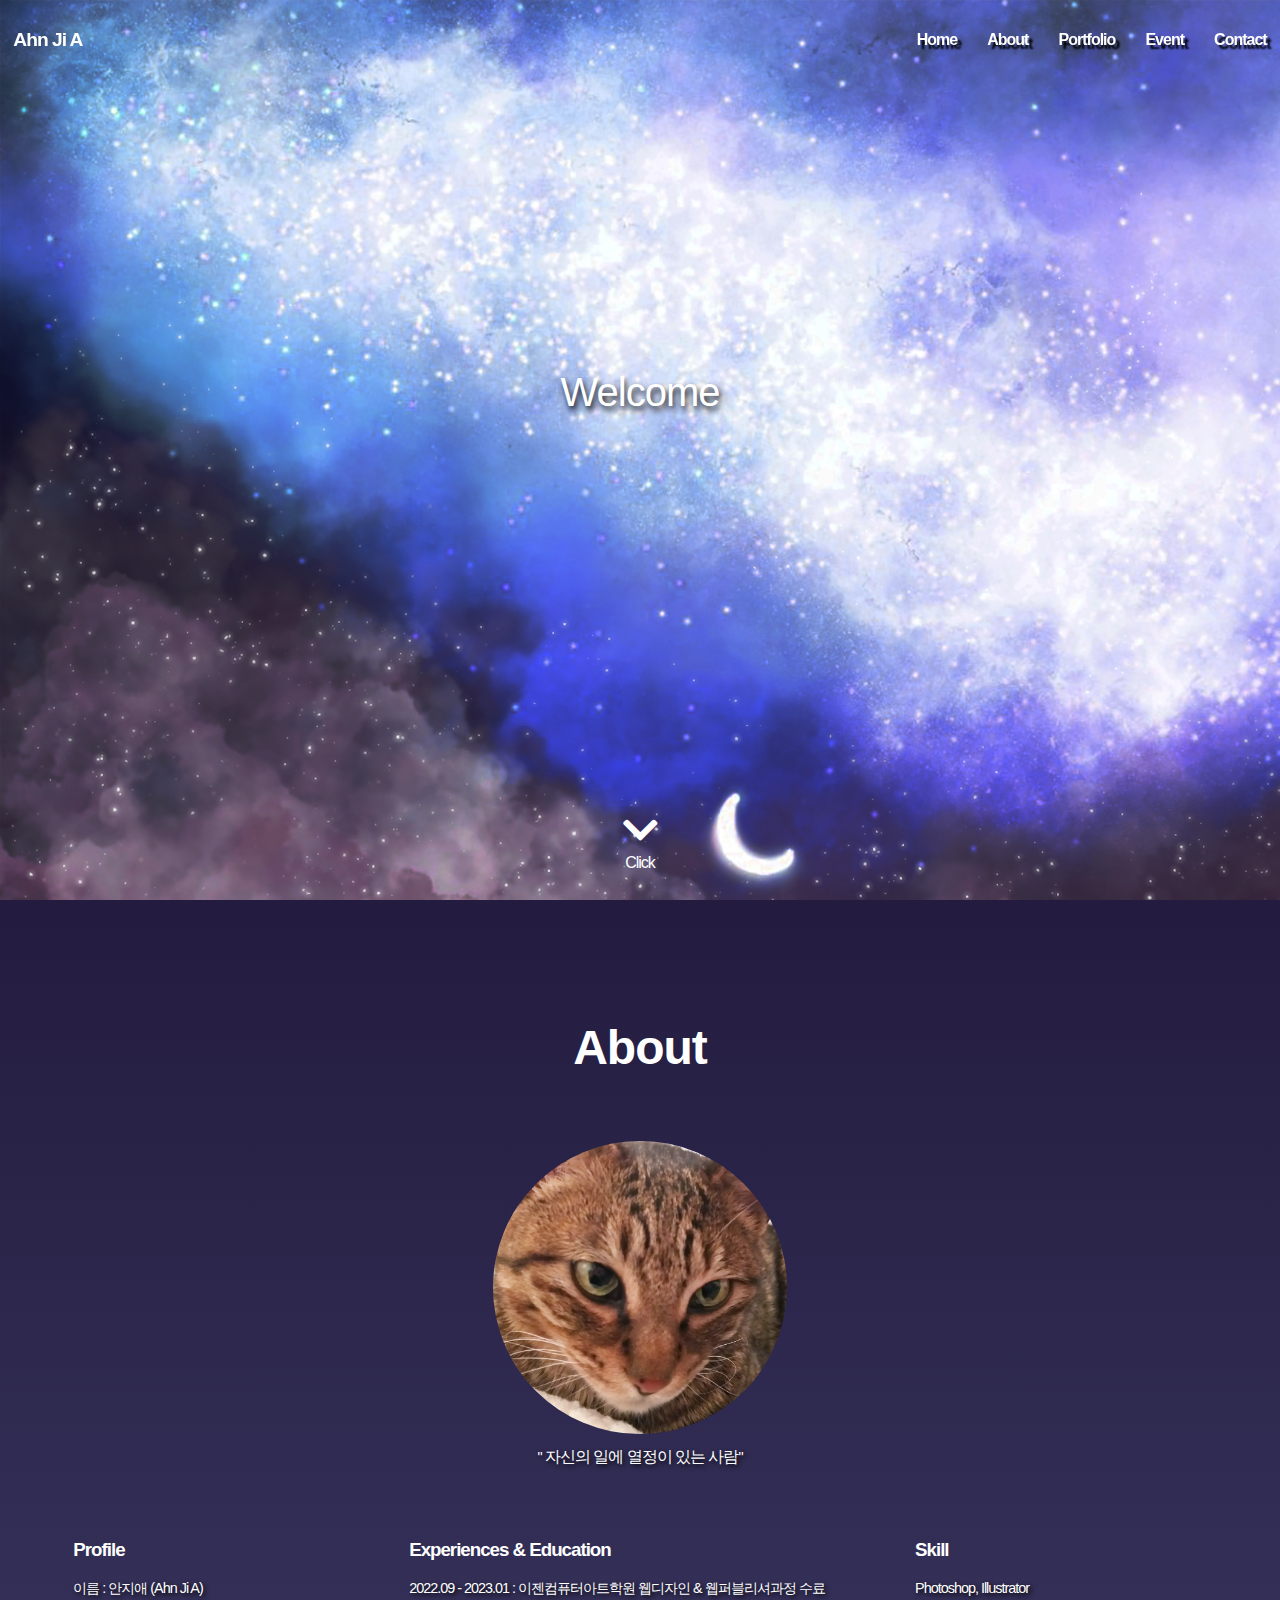
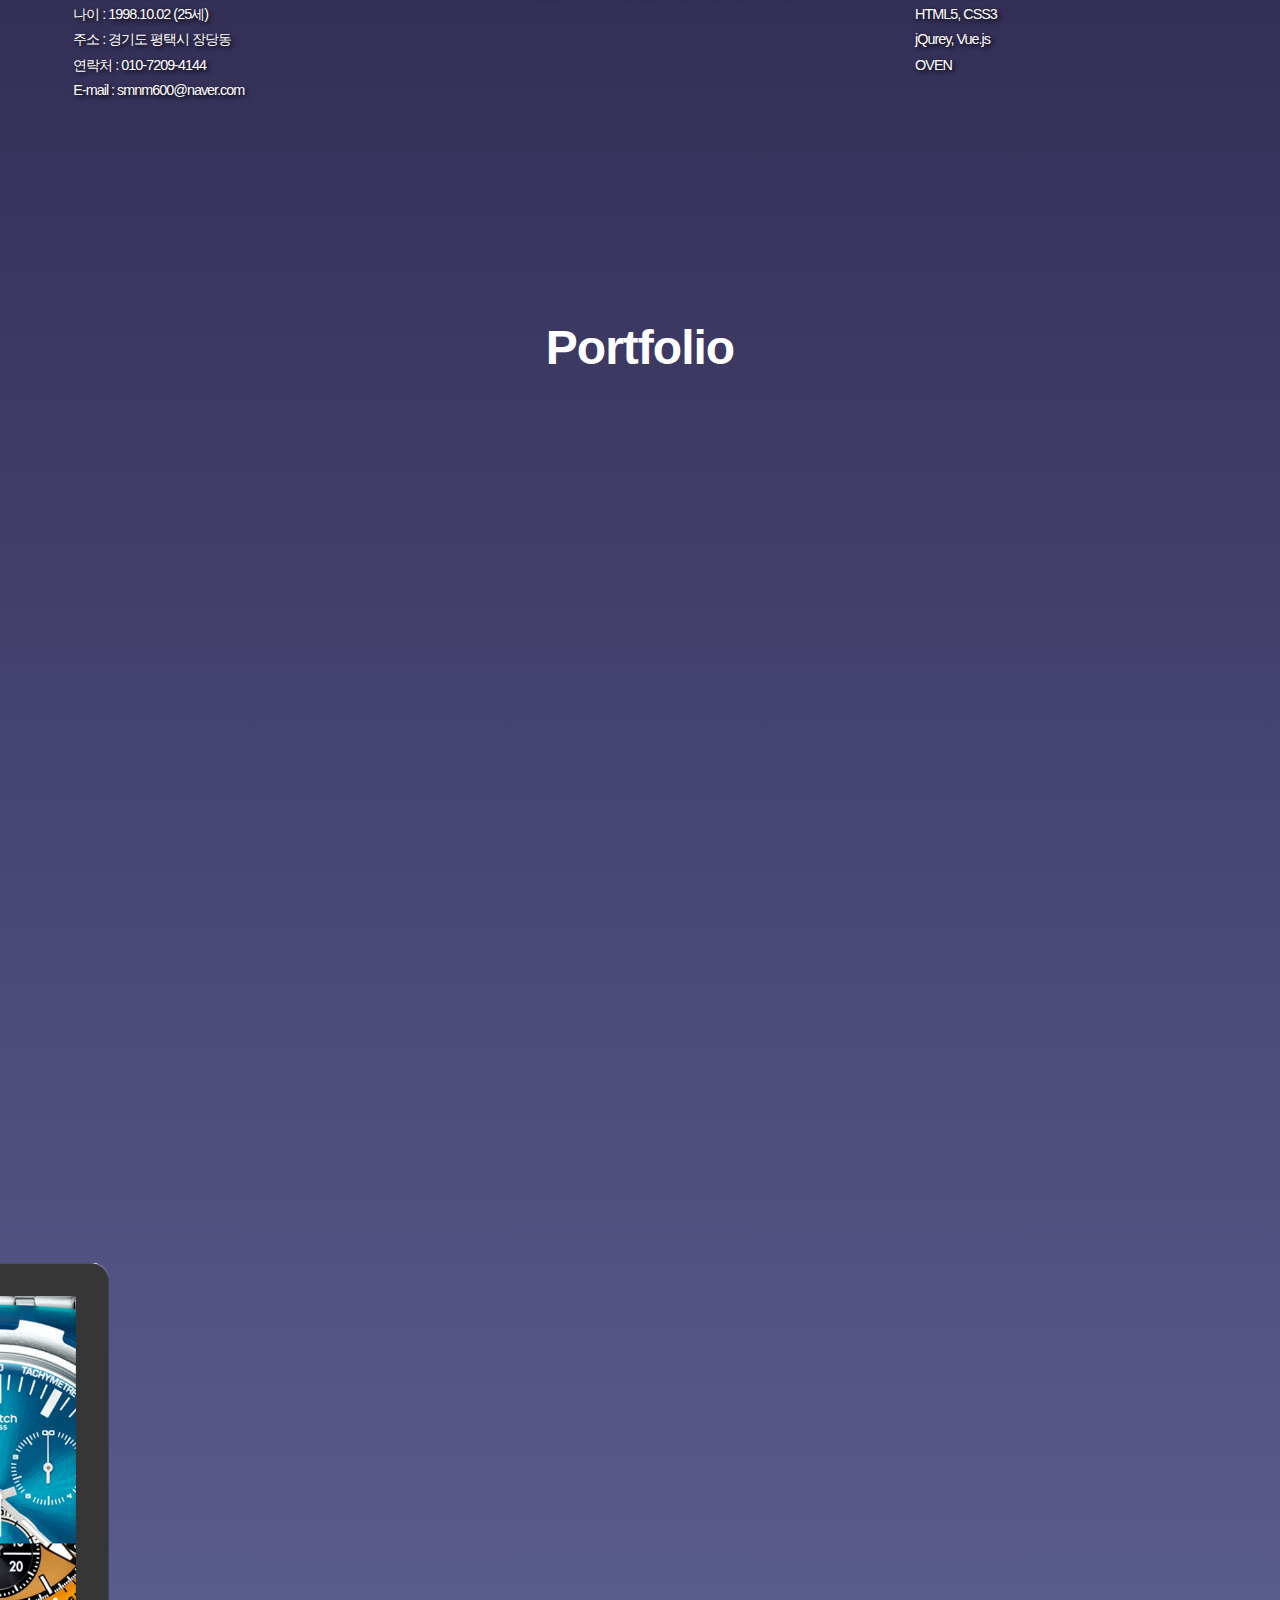
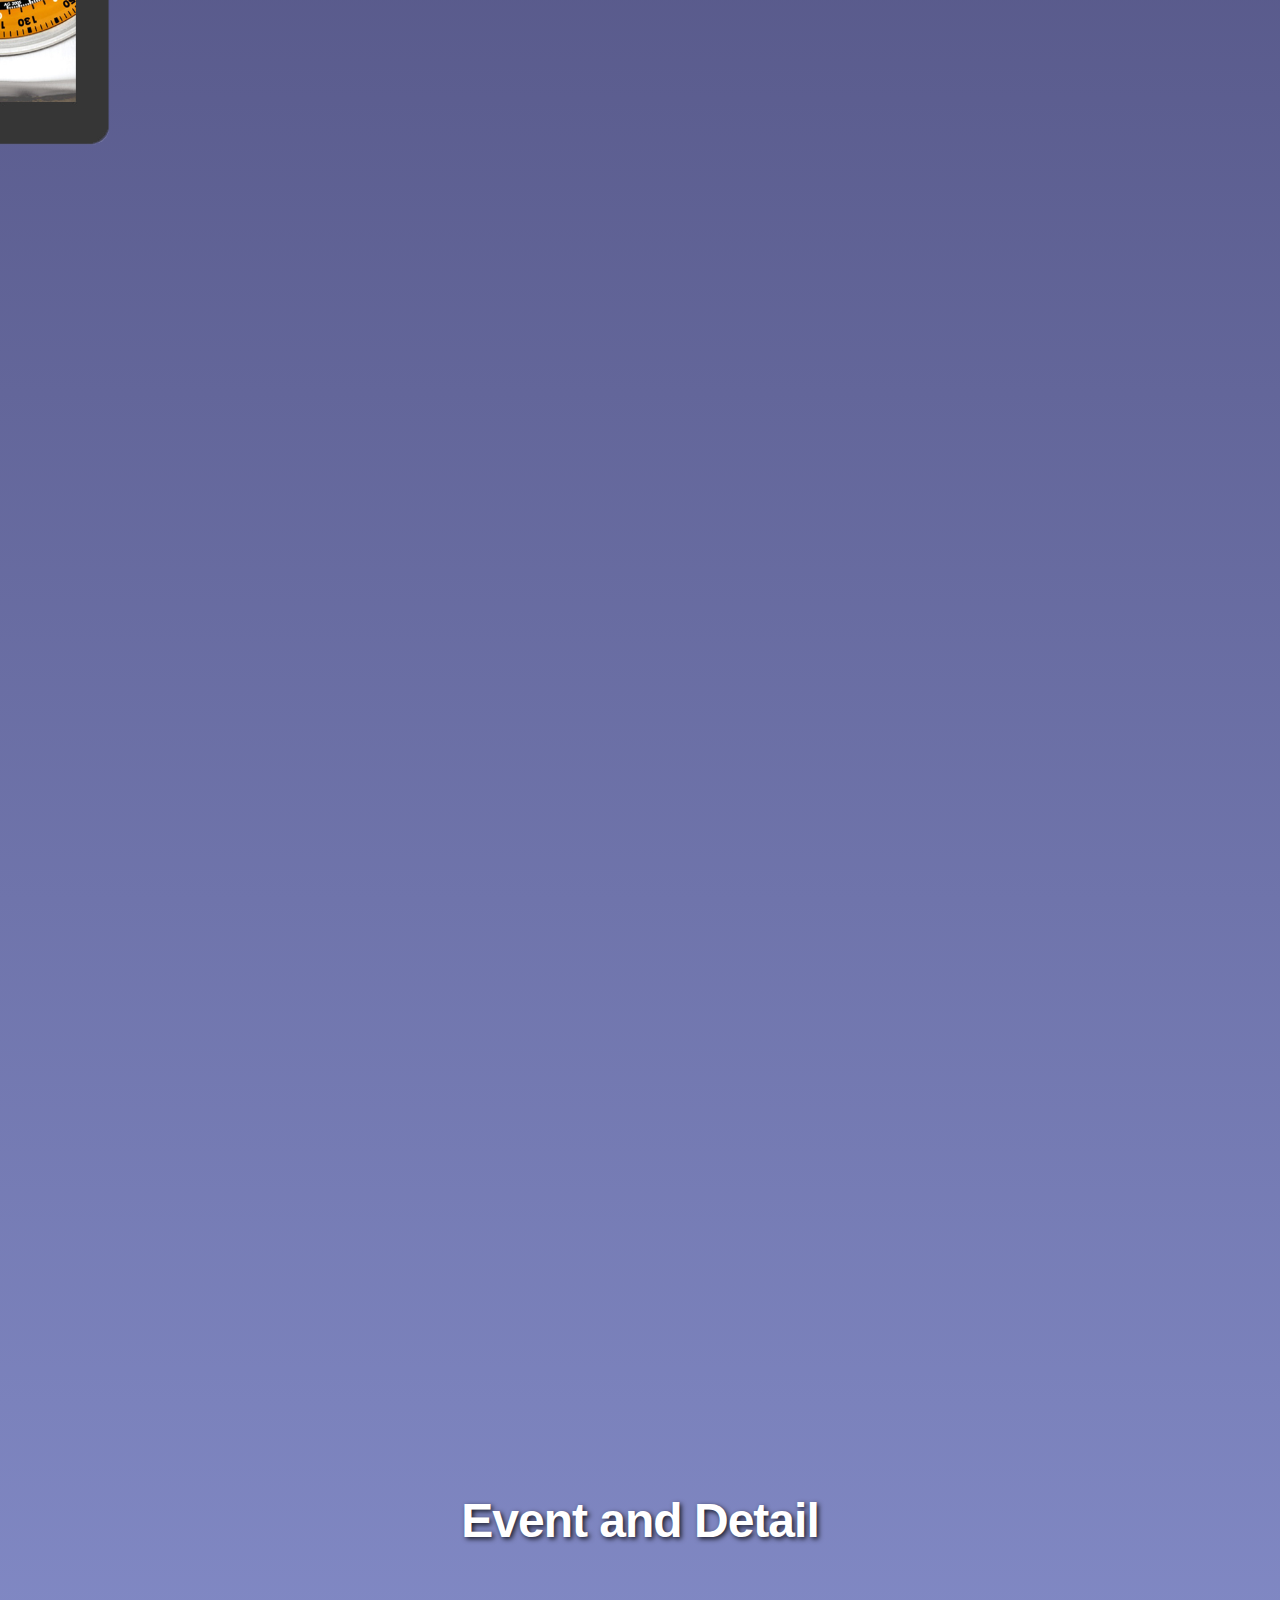
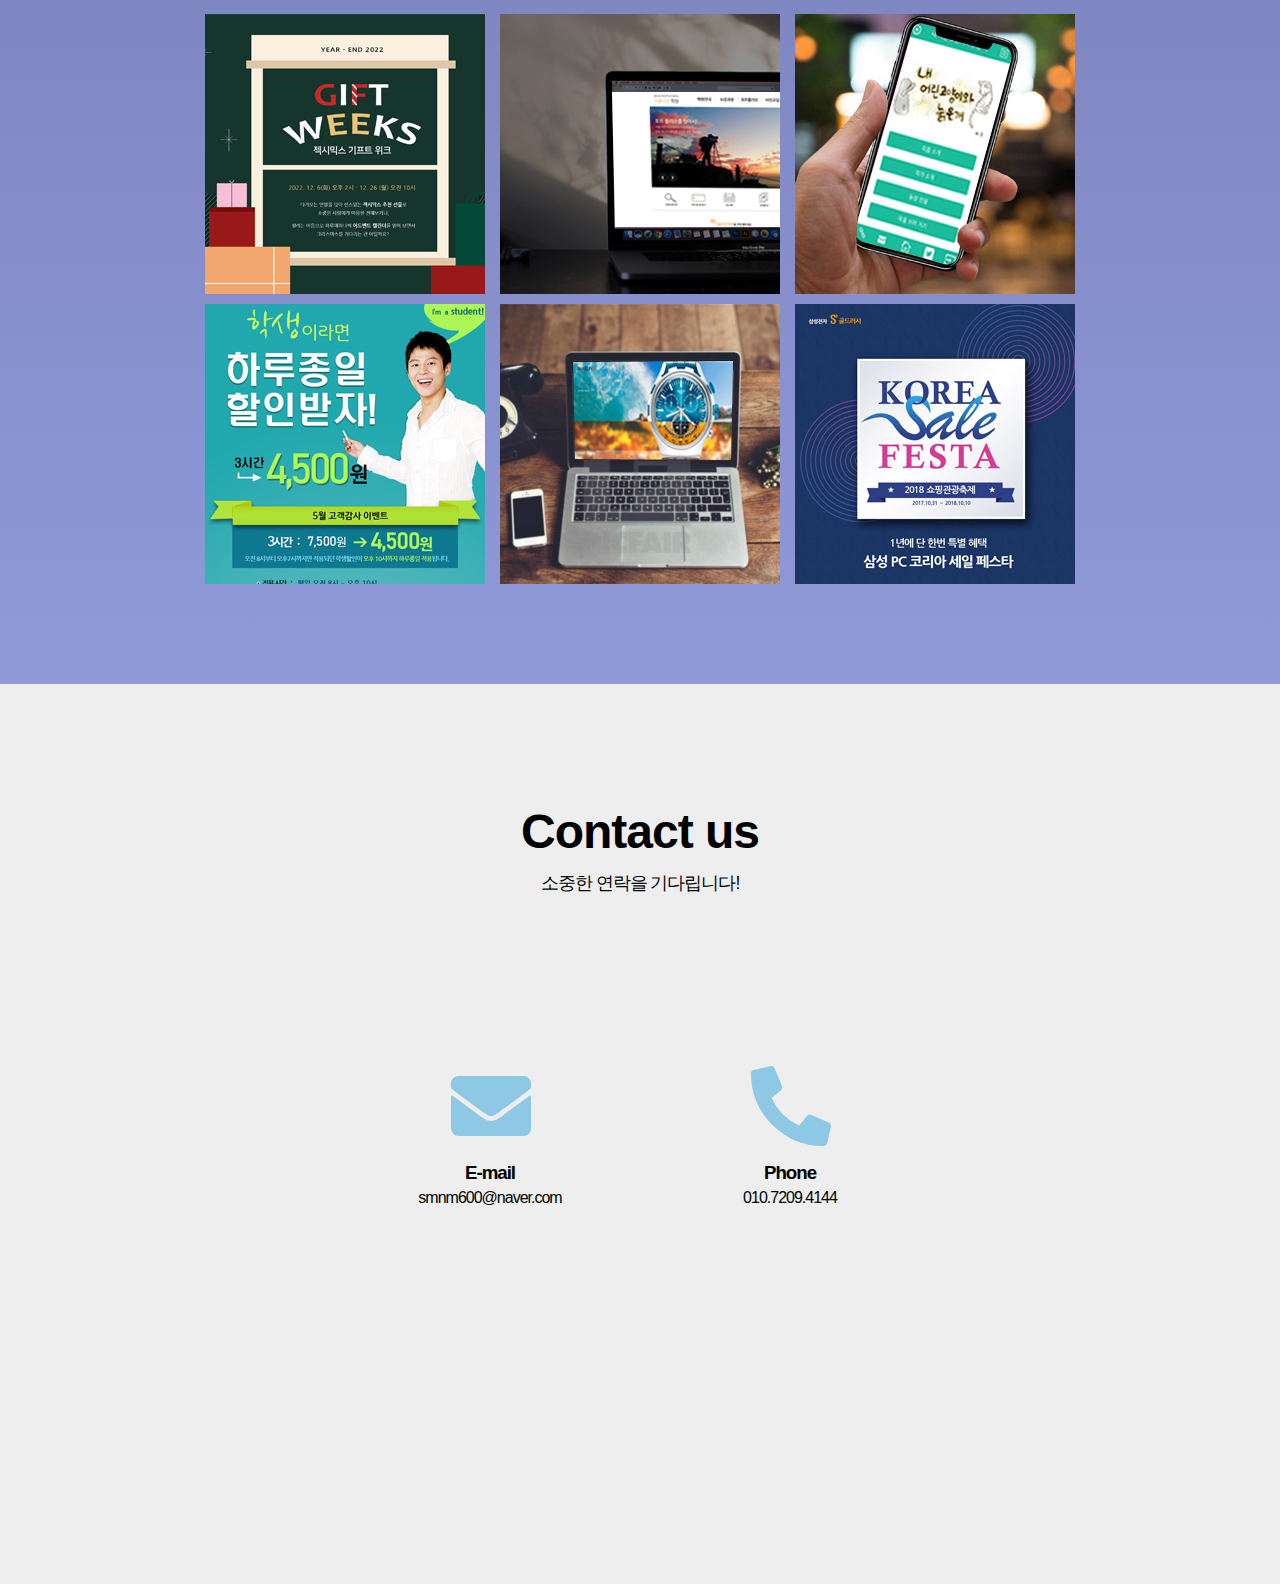
==== index.html @ 97a8a7e5 "Add files via upload" ====
<!DOCTYPE html>
<html lang="ko">
<head>
<meta charset="utf-8">
<meta name="viewport" content="width=device-width">
<title>안지애 포트폴리오</title>
<script src="https://code.jquery.com/jquery-3.6.0.min.js"></script>
<script src="js/portfolio.js"></script>
<link rel="shortcut icon" href="images/char.ico" title="파비콘">
<link href="https://fonts.googleapis.com/css2?family=Gamja+Flower&display=swap" rel="stylesheet">
<link rel="stylesheet" href="https://use.fontawesome.com/releases/v5.15.2/css/all.css">
<link rel="stylesheet" href="css/portfolio.css">
</head>
<body>
	<nav>
		<div>
			<p>Ahn Ji A</p>
			<div id="menu">
				<a href="#top">Home</a>
				<a href="#about">About</a>
				<a href="#portfolio">Portfolio</a>
				<a href="#event">Event</a>
				<a href="#contact">Contact</a>
			</div>
		</div>
	</nav>
	<header id="top">
	<a class="star"><img src="images/mybg_s.png" alt="스타"></a>
		<div id="typing">
		</div>
		<div id="click">
			<i class="fas fa-chevron-down"></i>
			<a href="#about">Click</a>
		</div>
	</header>
	<section id="about" class="area">
			<h2>About</h2>
			<img src="images/bom.jpg" alt="홍길동">
			<p>
				&#34; <span>자신의 일에 열정이 있는 사람</span>&#34;
			</p>
			<div id="sup">
				<section>
					<h3>Profile</h3>
					<p>
						이름 : 안지애 (Ahn Ji A)<br>
						나이 : 1998.10.02 (25세)<br>
						주소 :  경기도 평택시 장당동<br>
						연락처 : 010-7209-4144<br>
						E-mail : smnm600@naver.com <!-- 클릭시 클립보드 복사나 .. 링크 연결 해보기..-->
					</p>
				</section>
				<section>
					<h3>Experiences & Education</h3>
					<p>
						2022.09 - 2023.01 : 이젠컴퓨터아트학원 웹디자인 & 웹퍼블리셔과정 수료<br>
						<!-- 집에서 이력서 보고 다시 작성하기.. --> 
						<br>
					</p>
				</section>
				<section id="skill">
					<h3>Skill</h3>
					<form>
						<p id="photo">						
							Photoshop, Illustrator
						</p>
						<p id="html">
							HTML5, CSS3
						</p>
						<p id="jquery">
							jQurey, Vue.js
						</p>
						<p id="oven">
							OVEN
						</p>
					</form>
				</section>
			</div>
		</div>
	</section>
	<div id="portfolio" class="area"> <!-- 포트폴리오 전부 바꾸기.. -->
		<h2>Portfolio</h2>
		<section id="port1">
			<div class="left">
				<h3>내 어린고양이와 늙은개</h3>
				<ul>
					<li>
						<b>사이트명</b>
						<span>내 어린고양이와 늙은개(앱,PC)</span>
					</li>						
					<li>
						<b>제작기간</b>
						<span>2022.09.23 - 2022.09.24</span>
					</li>
					<li>
						<b>제작물</b>
						<span>메인페이지 / 서브페이지 / 앱 </span>
					</li>
					<li>
						<b>컨셉</b>
						<span>편안한,포근한</span>
					</li>
					<li>
						<b>컨셉설명</b>
						<span>네이버 웹툰 중에 하나인 내 어린고양이와 늙은개의 공식적인 사이트나 팬메이드 사이트 같은것이 없어 한번 만들어보았습니다. 웹툰의 전체적인 분위기에 따른 편안한 색을 사용 하였습니다.</span>					
					</li>					
				</ul>
				<a href="https://ovenapp.io/view/tWE2PcI1ayo5URRH3BDohrl4W9VH4huI/" target="_blank">웹 바로가기</a>
				<a href="https://ovenapp.io/view/9BcerkEfxPYrG5gocvkqr8ok4QbCkOzu/" onclick="window.open(this.href, 'win1', 'top=10, left=100 , width=414, height=740, toolbar=no, scrollbars=no, resizable=yes'); return false;"   onkeypress="this.onclick()">모바일웹 바로가기</a>
			</div>
			<div class="right">
				<img src="images/portfolio-1_.png" alt="포트폴리오 내 어린고양이와 늙은개">
			</div>			
		</section>
		<section id="port2">
			<div class="left">
				<img src="images/portfolio-2-.png" alt="포트폴리오 swatch">
			</div>
			<div class="right">
				<h3>SWATCH</h3>
				<ul>
					<li>
						<b>사이트명</b>
						<span>swatch</span>
					</li>
					<li>
						<b>제작기간</b>
						<span>2022.11.15~2022.11.15</span>
					</li>
					<li><b>
						제작물</b>
						<span>메인페이지</span>
					</li>
					<li>
						<b>컨셉</b>
						<span>럭셔리한,사계절</span>
					</li>
					<li>
						<b>컨셉설명</b>
						<span>고급시계의 럭셔리함을 최대한 끌어내고 사계절의 상품에 맞는 배경으로 제작하였습니다 .</span>
					</li>
				</ul>
				<a href="swatch/index.html" target="_blank">웹사이트 바로가기</a>		
			</div>
		</section>
		<section id="port3">
			<div class="left">
				<h3>서울사진학원</h3>
				<ul>
					<li>
						<b>사이트명</b>
						<span>서울사진학원</span>
					</li>
					<li>
						<b>제작기간</b>
						<span>2019.07.29 - 2019.08.16</span>
					</li>
					<li>
						<b>제작물</b>
						<span>메인페이지</span>
					</li>
					<li>
						<b>컨셉</b>
						<span>모던한,깔끔한</span>
					</li>
					<li>
						<b>컨셉설명</b>
						<span>기존 웹사이트는 현재 트렌드에 맞지 않는 스타일을 구사 하고있었으며 그에 관하여 요즘 트렌드에 맞게 중앙에 시선이 집중되게 하고 깔끔하게 디자인 하였습니다.</span>
					</li>
				</ul>
				<a href="seoulphoto/img/re1.jpg" target="_blank">리뉴얼 이미지</a>
				<a href="seoulphoto/seoulphoto.html" target="_blank">웹사이트 바로가기</a>
			</div>
			<div class="right">
				<img src="images/portfolio-3-.png" alt="포트폴리오 서울사진학원">
			</div>
		</section>
	</div>
	<section id="event" class="area"> <!-- 이벤트 이미지 이름 똑같이 변경 --> 
		<h2>Event and Detail</h2>
		<div>
			<div>
				<img src="images/jaci.jpg" alt="젝시믹스">
				<p>
					<i class="fas fa-search"></i>
					<b>자세히보기</b>
				</p>
			</div>
			<div>
				<img src="images/seoul.jpg" alt="서울사진학원">
				<p>
					<i class="fas fa-search"></i>
					<b>자세히보기</b>
				</p>
			</div>
			<div>
				<img src="images/catdog.jpg" alt="내 어린고양이와 늙은개">
				<p>
					<i class="fas fa-search"></i>
					<b>자세히보기</b>
				</p>
			</div>
			<div>
				<img src="images/event-2.jpg" alt="하루종일 할인받자">
				<p>
					<i class="fas fa-search"></i>
					<b>자세히보기</b>
				</p>
			</div>
			<div>
				<img src="images/swatch.jpg" alt="swatch">
				<p>
					<i class="fas fa-search"></i>
					<b>자세히보기</b>
				</p>
			</div>
			<div>
				<img src="images/event-15.jpg" alt="코리아세일 페스타">
				<p>
					<i class="fas fa-search"></i>
					<b>자세히보기</b>
				</p>
			</div>			
		</div>
	</section>
	<section id="contact" class="area">
		<h2>
			Contact us
			<b>소중한 연락을 기다립니다!</b>
		</h2>		
		<div>
			<section>
				<i class="fas fa-envelope"></i>
				<h3>E-mail</h3>
				<p>smnm600@naver.com</p>
			</section>
			<section>
				<a class="fas fa-phone-alt" href="tel:010-7209-4144"></a>
				<h3>Phone</h3>
				<a href="tel:010-7209-4144">010.7209.4144</a>
			</section>
		</div>
	</section>
	<!-- 큰이미지 팝업모달 -->
	<section id="popup">
		<h3>클릭한 작품의 제목</h3>
		<img src="#" alt="#">
	</section>
</body>
</html>
---- css/portfolio.css ----
@charset "utf-8";

/*공통*/
* {
	margin:0; padding:0; box-sizing:border-box;	
}
::-webkit-scrollbar {width:0px;}
html {scroll-behavior:smooth;}
html, body {
	font:12pt/160% 'Noto Sans KR' , sans-serif;
	letter-spacing:-0.75pt;
}
img {
	display:block; max-width:100%;
}
a {text-decoration:none;}



/*상단 내비게이션*/
nav {
	position:fixed; width:100%; z-index:1;
	padding:20pt 10pt 10pt 10pt;
	font-weight:700;
}
nav.act {background:#262626;}

nav> div {
	max-width:1490px; margin:auto; display:flex;
}
nav p {
	color:white; font-size:1.2rem;
	flex:1;
}
#menu {}
#menu a {
	color:white; margin-left:20pt;
	text-shadow:4px 4px 2px black; display:inline-block;
}
#menu a:hover, #menu a.act {
	color:#00aeff;  transform:scale(1.1) translateY(-1px);
}

/*헤더(배경이미지)*/
#top {
	height:100vh;
	background:url("../images/mybg.jpg"); overflow:hidden; position:relative;
}

.star {position:absolute;}
.star img {animation:ti 3s infinite linear; }

@keyframes ti { 
	0 % { opacity:1;}
	50% {opacity:0.1;}
	100% {opacity:1;}
}

#typing {	
	height:60vh; color:white; text-align:center; line-height:160%;
	font-size:2.5rem; padding:40vh 1px 0 1px;
	text-shadow:2px 4px 6px black;
}
#click {	
	max-width:100px; margin:auto; margin-top:30vh;
	text-align:center;
}
#click i {
	font-size:2.5rem; color:white; display:block;
	animation:upDown 1s infinite;
}
@keyframes upDown {
	from 	{transform:translateY(-10pt); opacity:0;}
	to 		{transform:translateY(0pt);   opacity:1;}
}

#click a {color:white;}


/*** 공통: About / Portfolio / Event / Contant */

body {background:linear-gradient(to bottom, #0e0321,#a5b3f8);}

.area {
	padding:15vh 0 10vh 0; min-height:100vh;
}

.area h2 {
	text-align:center; font-size:3rem; margin-bottom:60pt;
}

/*About(자기소개)*/


#about { color:white;
	/*background:#ddd;*/
}


#about img {
	width:220pt; margin:auto; border-radius:50%;
}
#about> p {
	max-width:200pt; margin:auto; text-align:center;
	padding-top:10px;
}
/*#about mark {
	background:#ccc; font-size:0.8rem;
} */
#about span { display:inline-block; font-size:1rem;
}
/*profile / Experiences & Education / skill*/
#about> div {	
	max-width:850pt; margin:auto; display:flex;
}
#about section	{ }
#about h3 		{padding:50pt 0  10pt 0;}
#about p 		{font-size:0.9rem; font-weight:300; text-shadow:2px 2px 5px rgba(0,0,0, 1);}

/*profile*/
#about section:nth-child(1){
	flex:1.3; padding-right:20px;
}
/*Experiences & Education*/
#about section:nth-child(2){
	flex:2; padding-right:20px;
}
/*skill*/
#skill  {
	flex:1.2;
}
#skill label {
	font-size:0.8rem; font-weight:400;
	display:inline-block; width:45%;
}
#skill progress {
	width:53%; -webkit-appearance:none;
}
#skill ::-webkit-progress-bar {
	background:#eee; height:10px; border-radius:5px;
}
#skill ::-webkit-progress-value {
	background:#00aeff; border-radius:5px;
}


/***** portfolio *****/
#portfolio {
	padding-left:20pt; padding-right:20pt;
	max-width:1400px; margin:auto; overflow:hidden;
	color:white;
}


#portfolio section {display:flex;}
#portfolio section:not(:first-of-type){
	min-height:100vh; padding-top:20vh;
}

#portfolio div {}
#portfolio div.left {
	margin-right:60pt;
}

#portfolio h3 {
	font-size:1.8rem; padding-bottom:20pt; text-shadow:2px 2px 5px rgba(0,0,0, 1);
}
#portfolio ul {
	list-style:none; line-height:180%;
	padding-bottom:25pt;  text-shadow:2px 2px 5px rgba(0,0,0, 0.8);
}
#portfolio li {display:flex; padding-bottom:10px;}
#portfolio li> * {}
#portfolio b 	{flex:0.15;}
#portfolio span {flex:0.85; text-align:justify;}
#portfolio a 	{
	border:1px solid #ddd; padding:6pt 30pt; 
	border-radius:20pt; color:white; font-weight:500;
	font-size:1rem; display:inline-block; margin-bottom:5pt;
}
#portfolio a:hover {
	background:black; color:white;
}


/*첫번째 포폴 (아래에서 위로 서서히 올라온다) */
#port1 {
	padding:10vh 0 17vh 0; transform:translateY(100pt);
	opacity:0; transition:2s;
}
#port1.act {transform:translateY(0pt); opacity:1;}
#port1 img {transform:translateY(-40pt);}

/*두번째 포폴*/
#port2 			{}
#port2 div.left {transform:translateX(-50vw);     transition:2s;}
#port2 div.right{transform:translate(50vw, 20pt); transition:2s;}

#port2.act div.left  {transform:translateX(0);}
#port2.act div.right {transform:translate(0, 20pt);}


/*세번째 포폴*/
#port3 img {
	transform:translateY(-40pt);
}
#port3 div.left  {transform:scale(0); transition:2s;}
#port3 div.right {transform:scale(0); transition:2s;}
#port3.act div.left  {transform:scale(1);}
#port3.act div.right {transform:scale(1);}


/***** Event ****/
#event {	
	max-width:900px; margin:auto;
}

#event h2 { text-shadow:2px 2px 5px rgba(0,0,0, 0.8); color:white;}
#event> div{
	display:flex; flex-wrap:wrap; justify-content:space-evenly;
}

/*정사각형 항목들 영역 미리보기 크기 width:280px , heigth:280px */
#event> div> div { 
	width:280px; position:relative; margin-bottom:10px;
	overflow:hidden;
} 

/*마우스를 대면 투명한 검정바탕이 나타난다*/
#event> div> div:hover p   {opacity:1;}
#event> div  img  {transition:0.5s;}
#event> div> div:hover img {transform:scale(1.1);}

/*투명한 검정바탕*/
#event> div p {
	position:absolute; background:rgba(0,0,0, 0.75); 
	width:100%; height:100%;top:0; color:white;
	text-align:center; opacity:0; transition:0.5s;
}
/*자세히보기*/
#event> div b {
	font-weight:300; padding-top:10pt; display:block;
}


/*돋보기모양*/
#event> div i {
	font-size:2rem; margin-top:38%; display:block;
}


/***** Contact *****/
#contact {background:#eee;}
#contact b {
	display:block; 
	font-size:1.1rem; font-weight:400;
	padding-top:20pt;
}
#contact div {	
	max-width:600px; margin:auto; display:flex;
	padding-top:10vh;
}
#contact section {
	flex:1; text-align:center;
}
#contact i, #contact a.fas {
	font-size:5rem; color:#8dc8e4; padding-bottom:10pt;
}
#contact a:last-child {color:black;}


/*****큰이미지 팝업모달 *****/
#popup {
	position:fixed; background:rgba(0,0,0, 0.9); z-index:1;
	top:0; width:100vw; height:100vh; overflow:auto;  display:none;
}
#popup h3 {
	color:white; text-align:center; padding:15pt;
}
#popup img {
	margin:auto; max-width:1200px; min-width:60%;
}

/************************************************/
/*600픽셀이하 넓이에 해당되는 브라우저에서 이 디자인들이 적용됨.*/
@media(max-width:800px){
	nav {padding:10pt 5pt 5pt 5pt;}
	nav>div {flex-direction:column;}
	nav p  	{margin-bottom:5pt;}
	
	#menu a:first-child {margin-left:0;}
	#menu a {font-size:0.9rem; }
	#typing {font-size:2rem;}
	
	#about> div {flex-direction:column; padding:0 10pt;}
	#about img 	{width:200px; border-radius:50%;}
	#skill label{width:38%;}
	#skill progress {width:58%;}
	
	#portfolio {padding-left:10px; padding-right:10px;}
	#portfolio section {flex-direction:column;}
	#portfolio div.left {margin-right:0;}
	#portfolio section:nth-of-type(odd) div.left{order:2;}
	#portfolio section:nth-of-type(odd) div.right{order:1;}
	#portfolio section:not(:first-child){padding-top:0vh;}
	#portfolio ul {padding-bottom:10pt;}
	#portfolio li {flex-direction:column;}	
	#portfolio a {padding:4pt 6pt 5px 6px;}
		
	#port1 {padding-top:0; transform:translateY(0pt); opacity:1;}
	
	#port2 {padding-bottom:100pt;}
	#port2 div.left {transform:translateX(0);}
	#port2 div.right{transform:translate(0,30pt);}
	
	#port3 {padding-top:30vh;}
	#port3 img {transform:translateY(0pt);}
	#port3 div.left {padding-top:30pt; transform:scale(1);}
	#port3 div.right {transform:scale(1);}
	
	#event> div> div {width:90%;}
	#event img 	{width:100%;}
	
	#contact div {padding-top:6vh;}	
	
	#popup img {width:100%;}
}
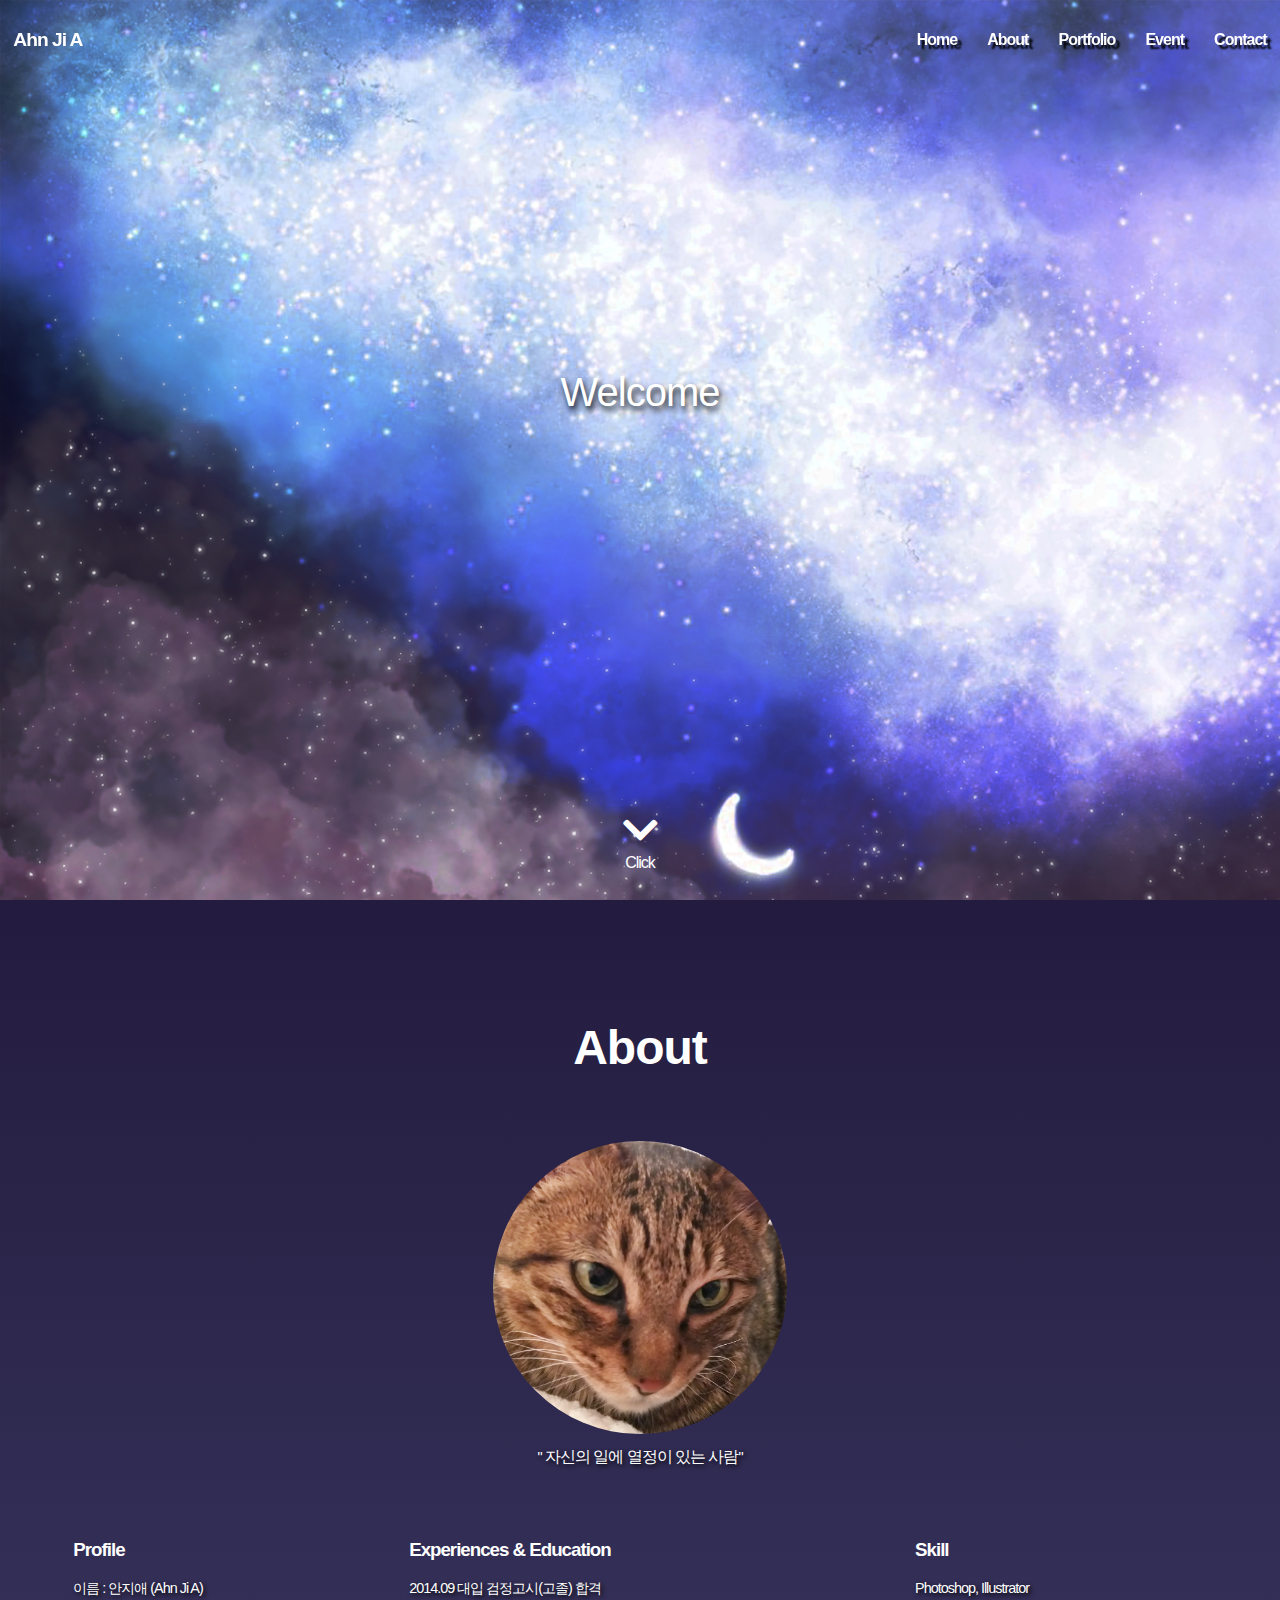
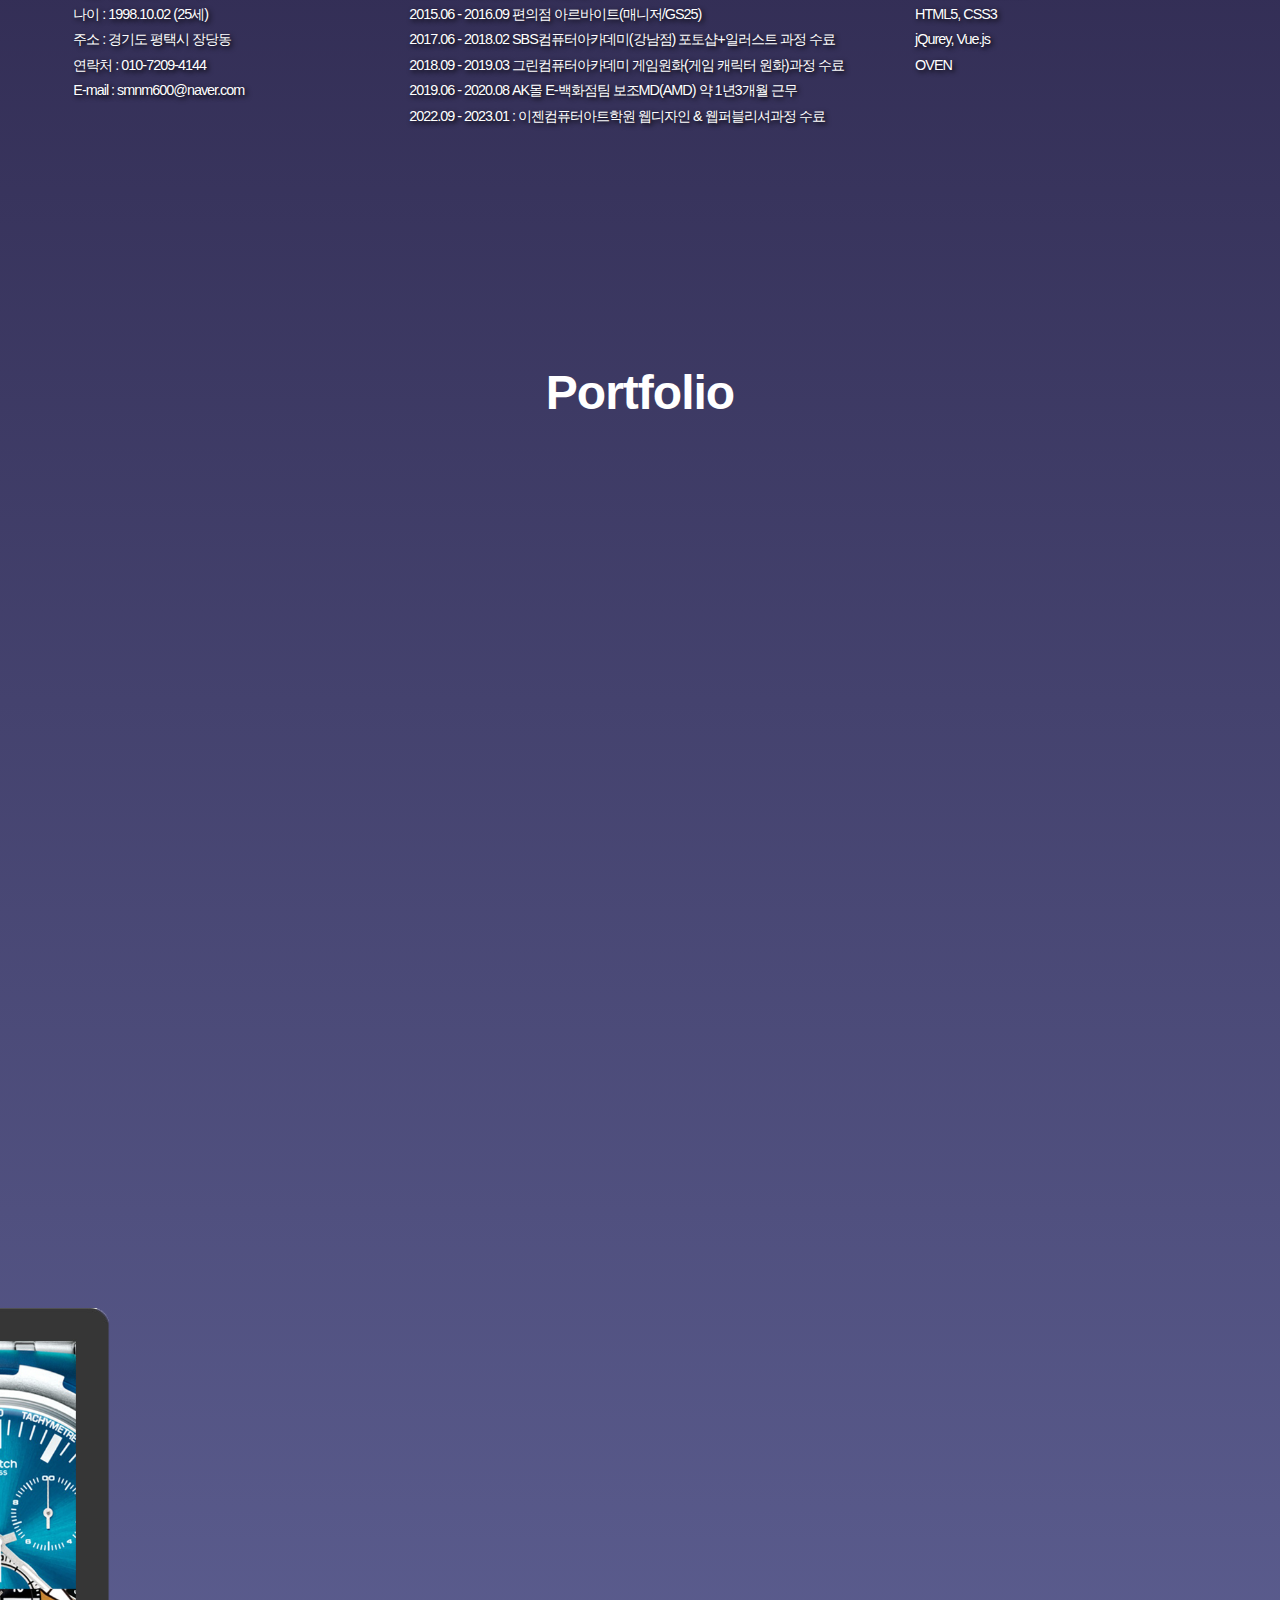
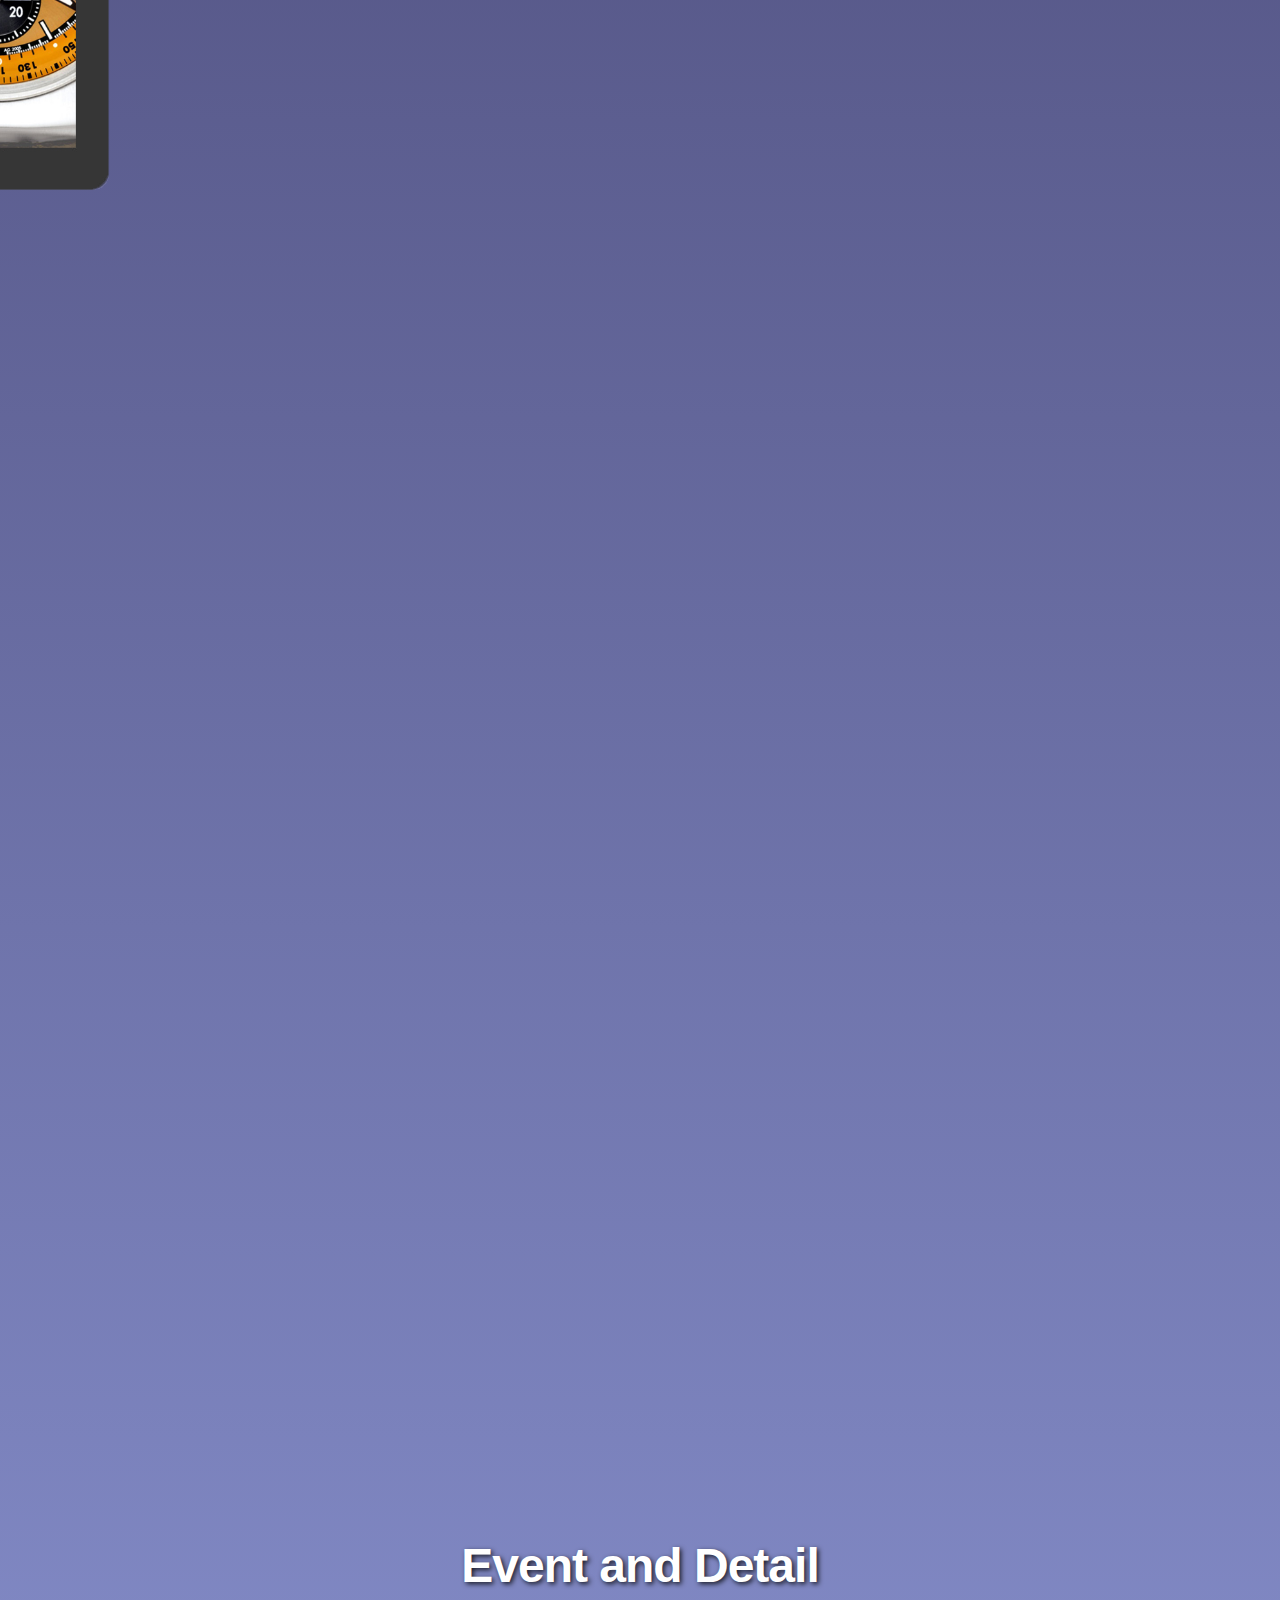
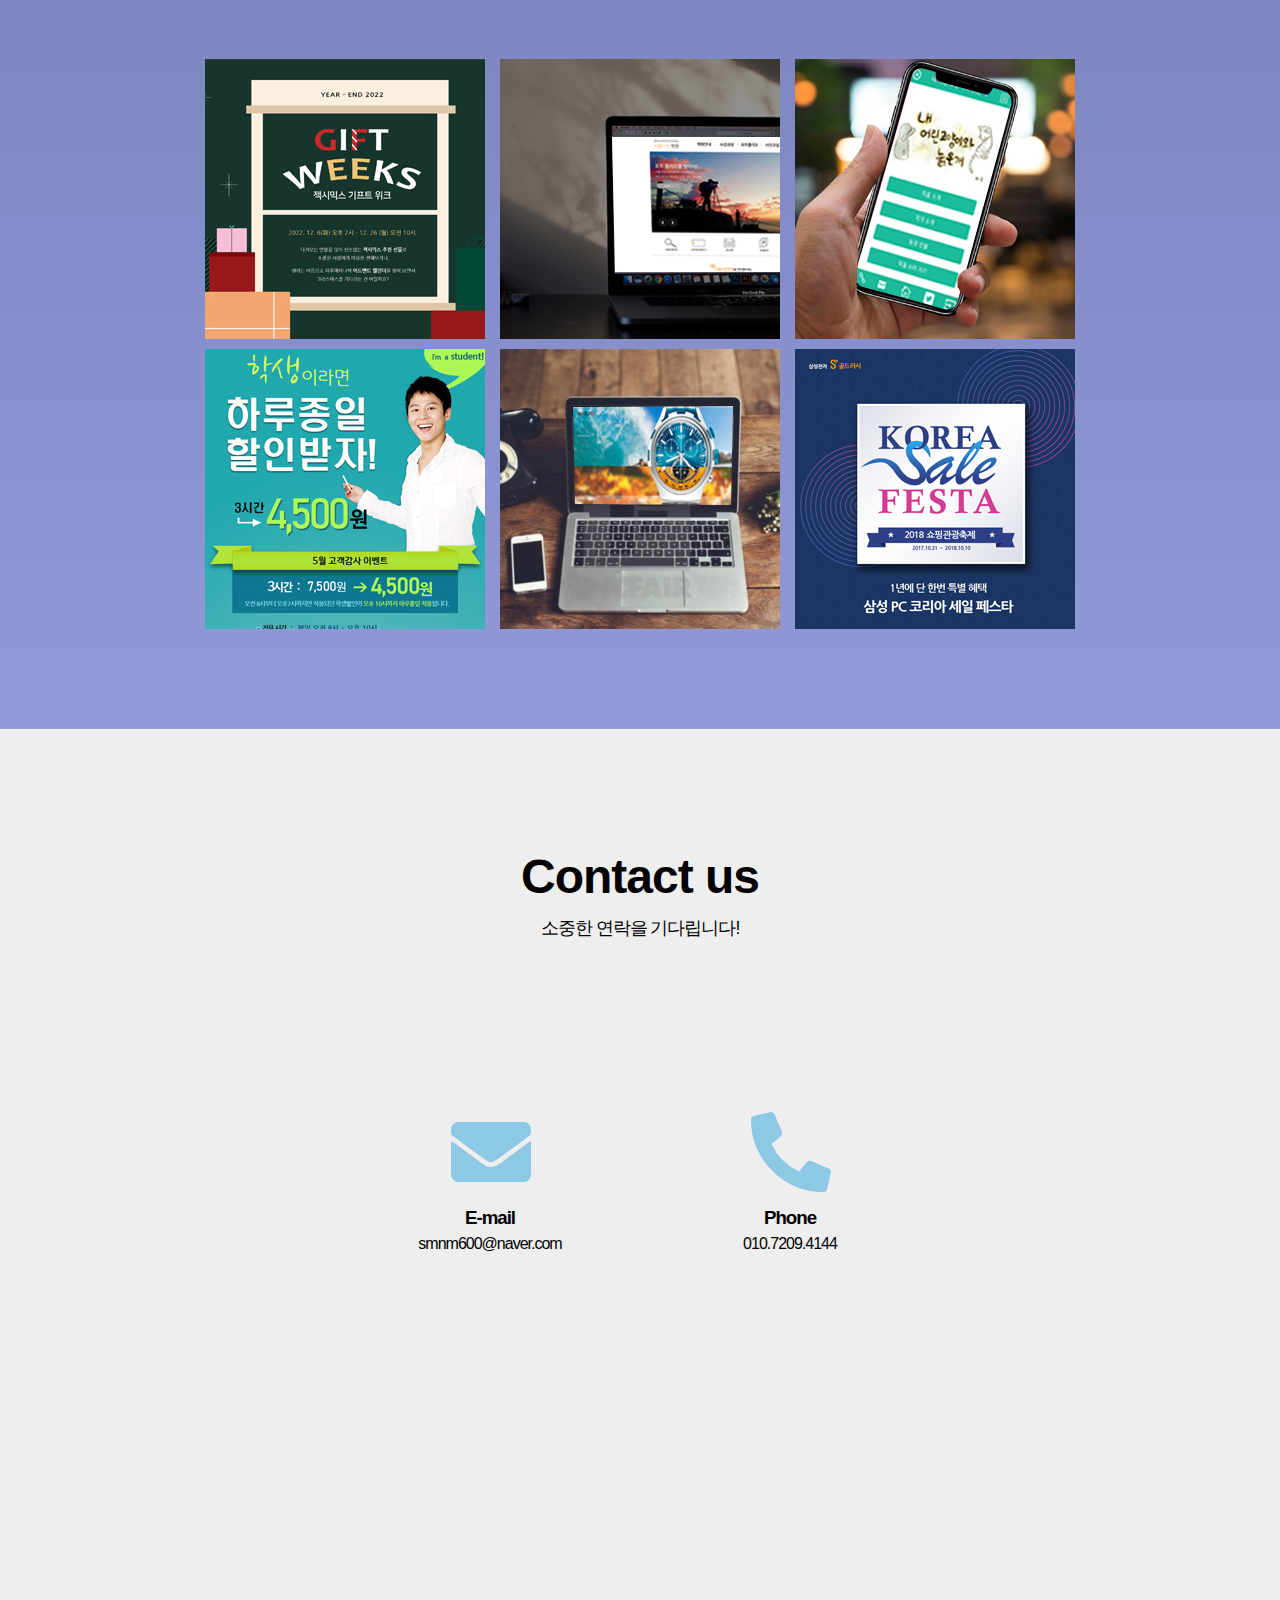
==== commit 7452db8a: "Add files via upload" ====
--- a/index.html
+++ b/index.html
@@ -53,7 +53,13 @@
 				<section>
 					<h3>Experiences & Education</h3>
 					<p>
+						2014.09  대입 검정고시(고졸) 합격 <br>
+						2015.06 - 2016.09 편의점 아르바이트(매니저/GS25)<br>
+						2017.06 - 2018.02 SBS컴퓨터아카데미(강남점) 포토샵+일러스트 과정 수료 <br>
+						2018.09 - 2019.03 그린컴퓨터아카데미 게임원화(게임 캐릭터 원화)과정 수료<br>
+						2019.06 - 2020.08 AK몰 E-백화점팀 보조MD(AMD) 약 1년3개월 근무 <br>
 						2022.09 - 2023.01 : 이젠컴퓨터아트학원 웹디자인 & 웹퍼블리셔과정 수료<br>
+						
 						<!-- 집에서 이력서 보고 다시 작성하기.. --> 
 						<br>
 					</p>
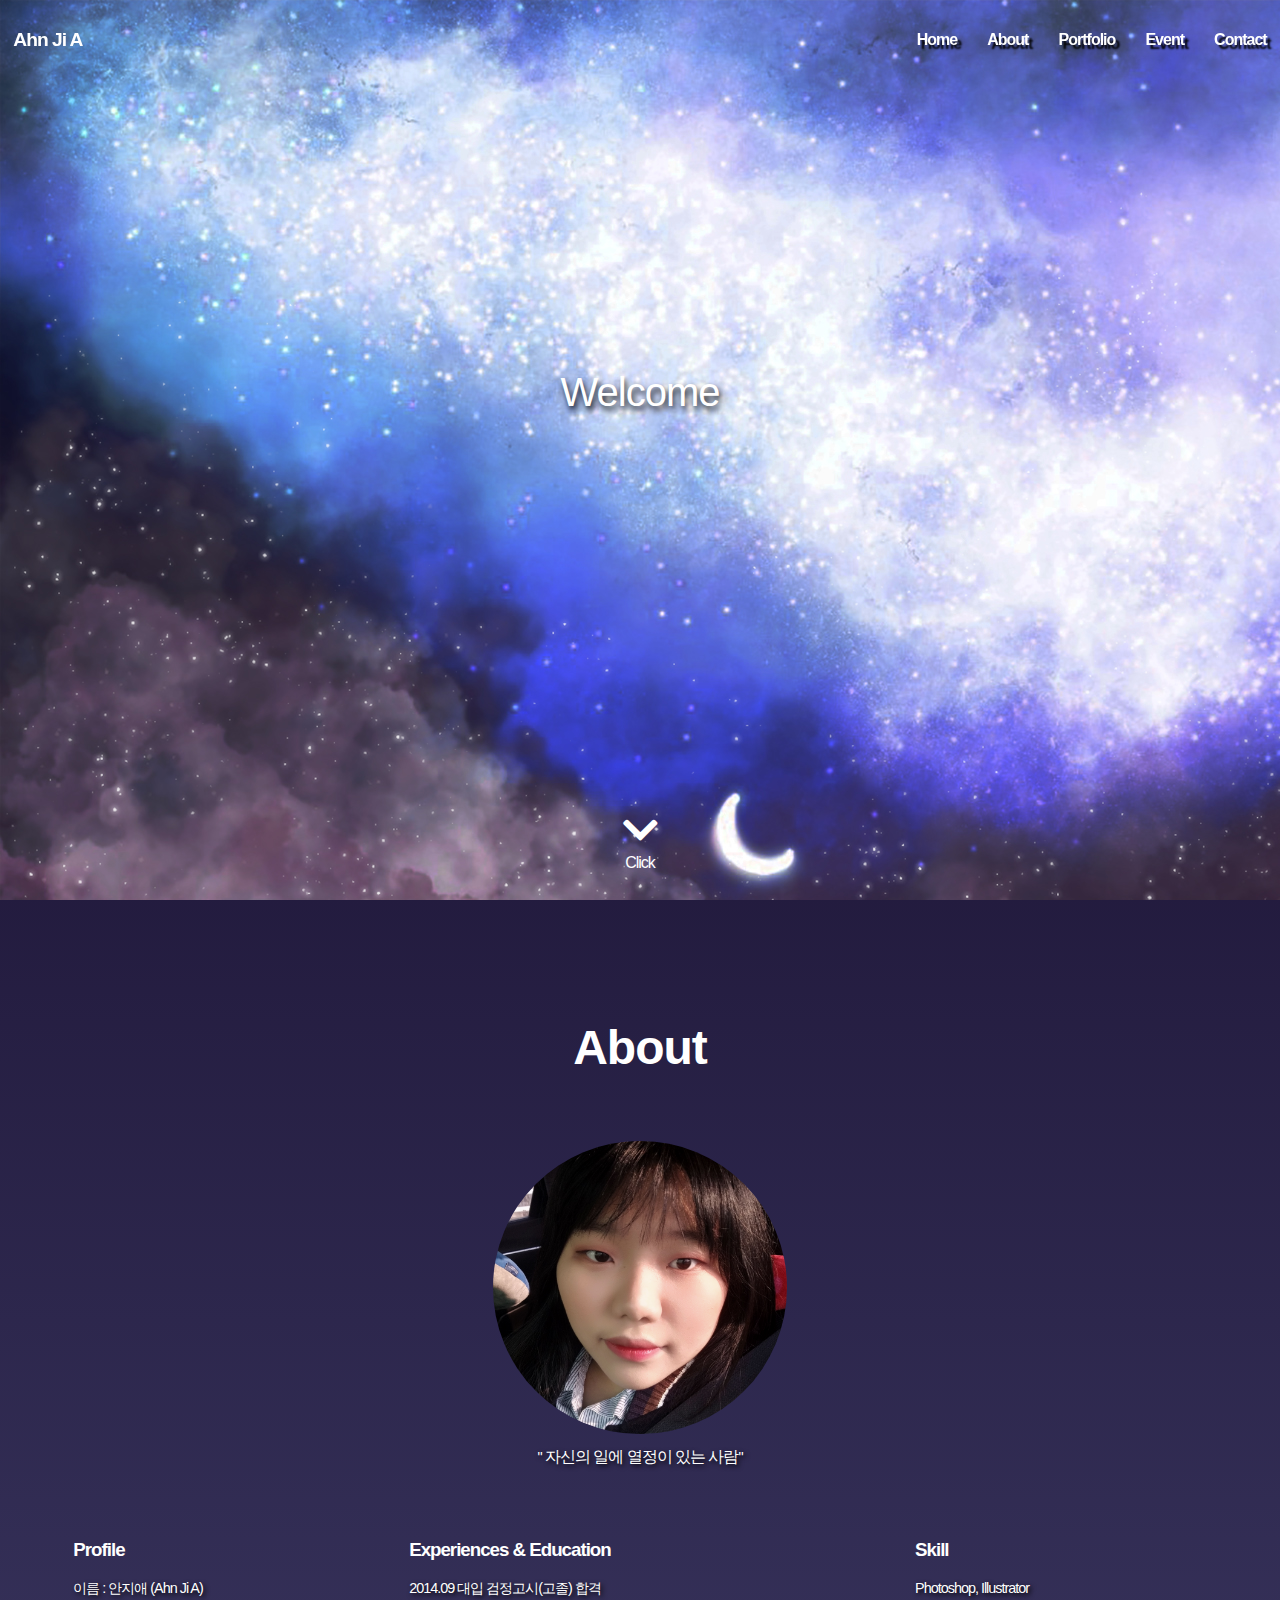
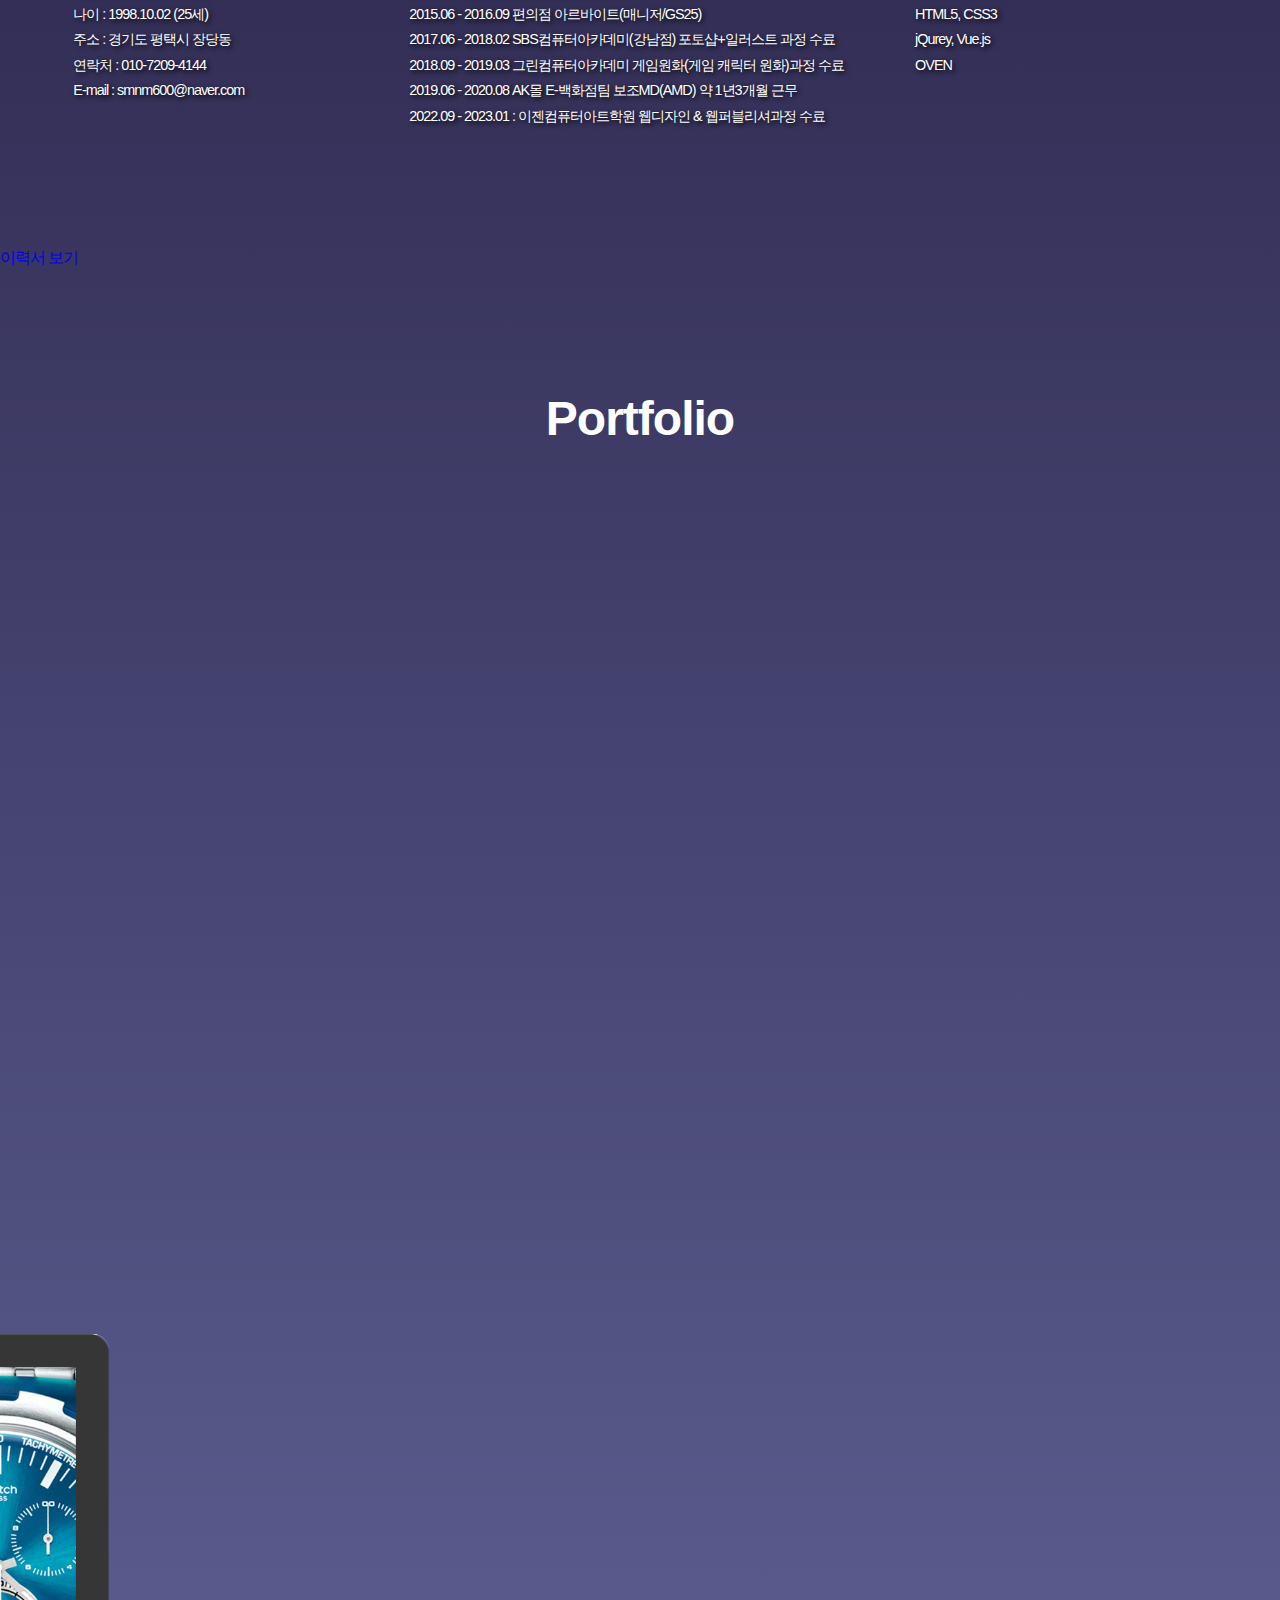
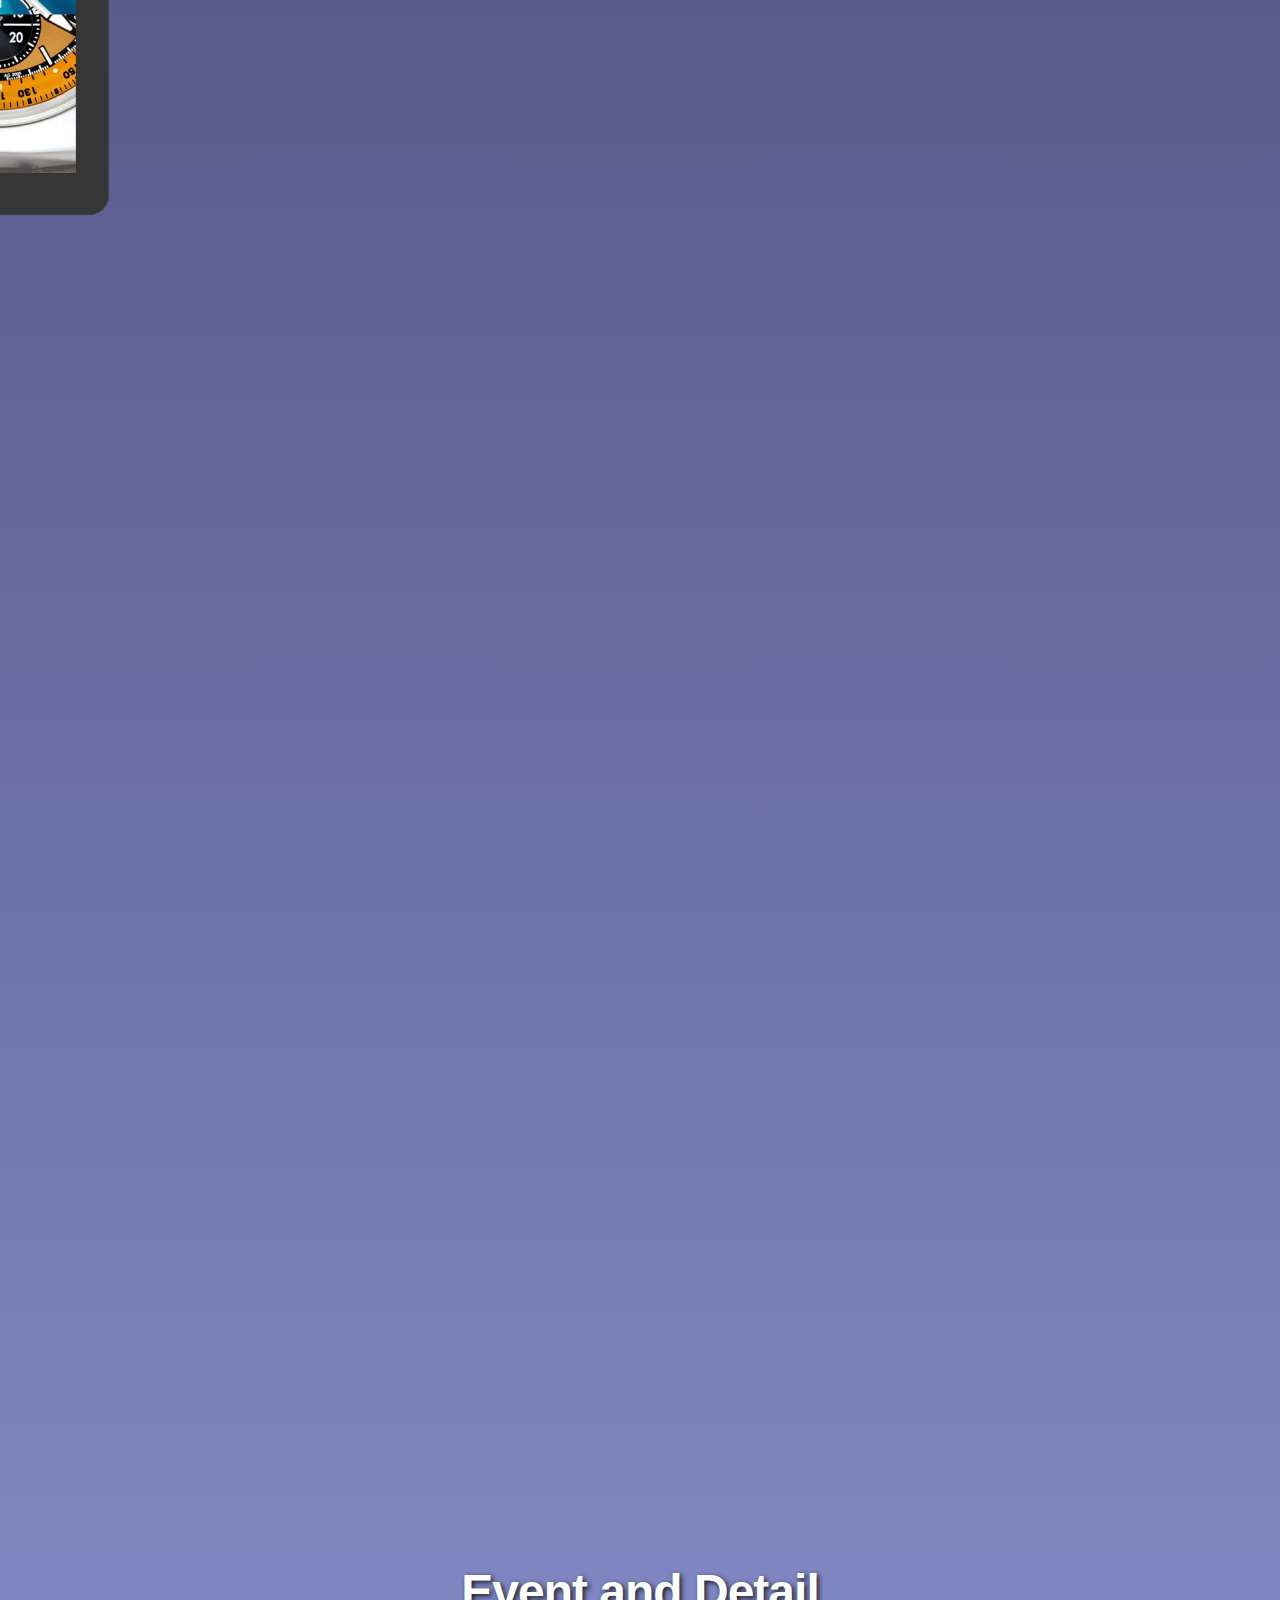
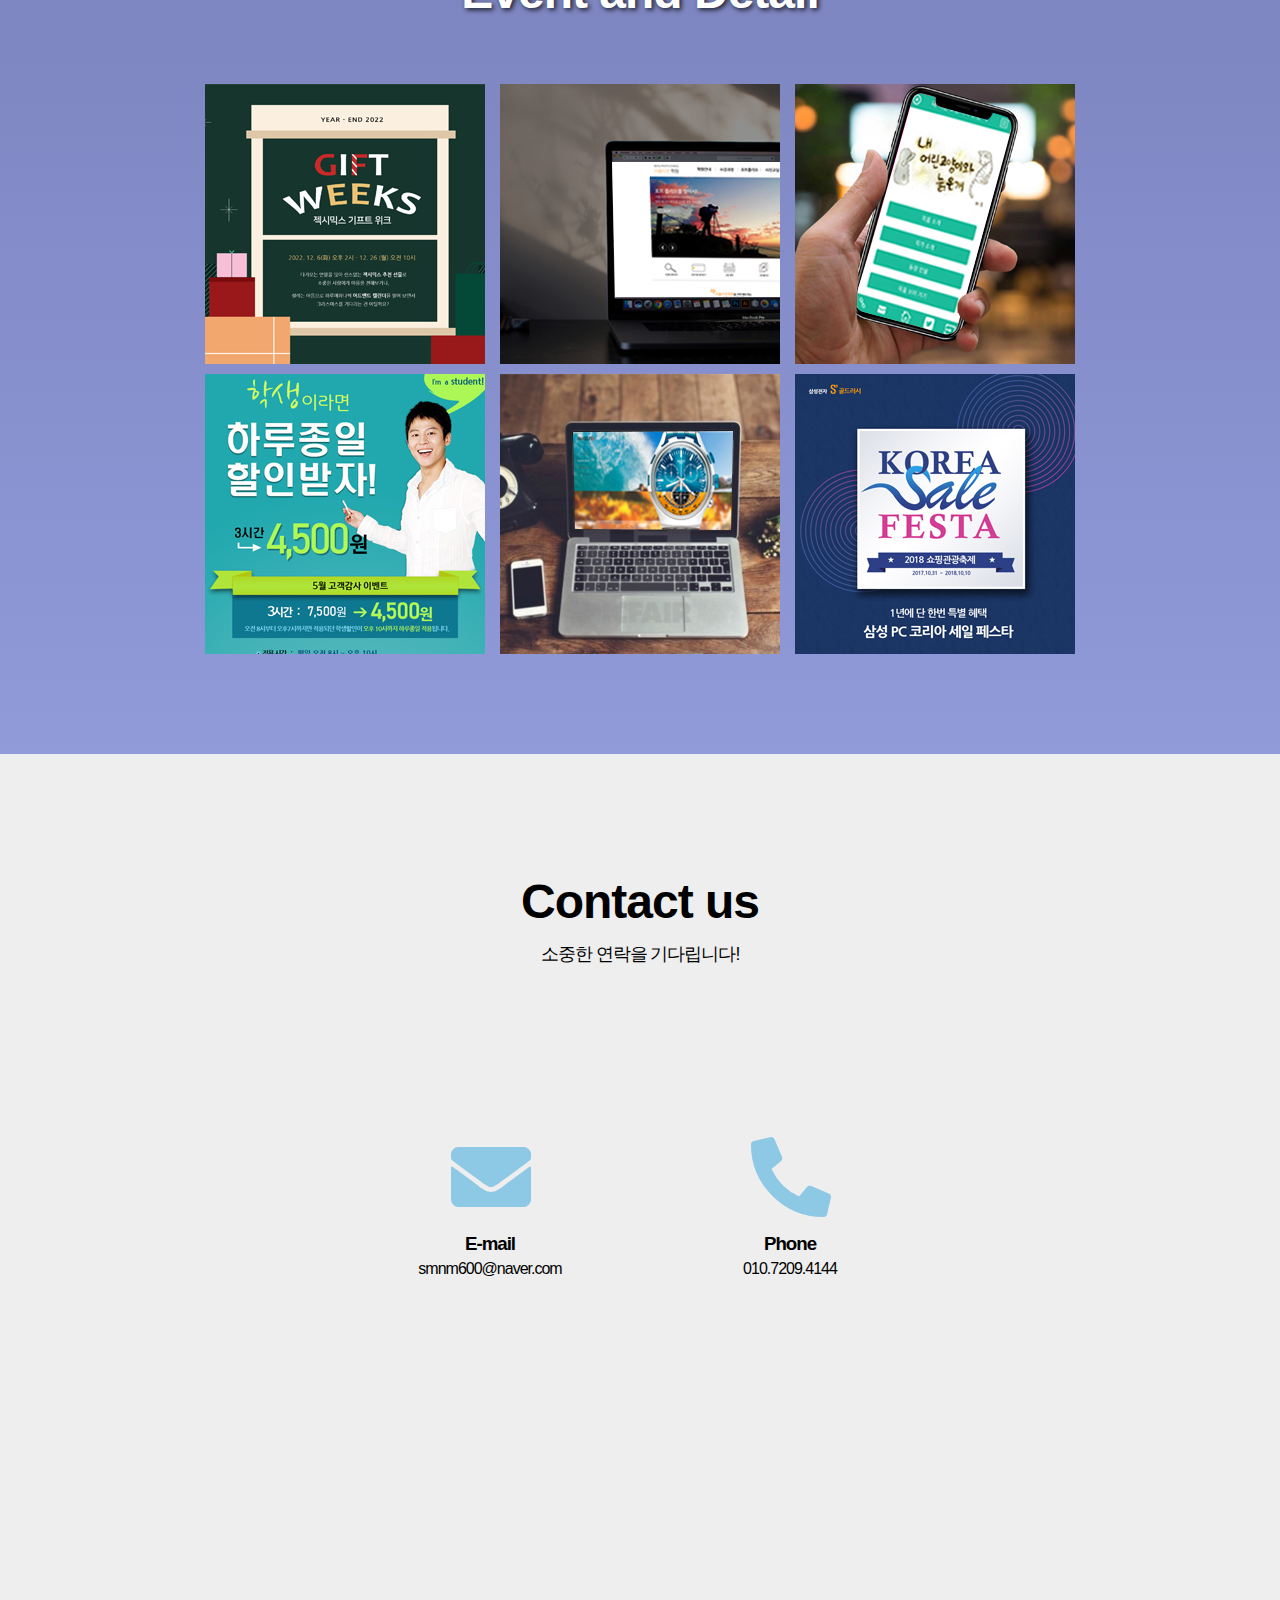
==== commit 1de216e5: "Add files via upload" ====
--- a/index.html
+++ b/index.html
@@ -35,7 +35,7 @@
 	</header>
 	<section id="about" class="area">
 			<h2>About</h2>
-			<img src="images/bom.jpg" alt="홍길동">
+			<img src="images/me.jpg" alt="홍길동">
 			<p>
 				&#34; <span>자신의 일에 열정이 있는 사람</span>&#34;
 			</p>
@@ -82,8 +82,8 @@
 					</form>
 				</section>
 			</div>
-		</div>
-	</section>
+	</section>
+	<a href="#" class="myf">이력서 보기</a>
 	<div id="portfolio" class="area"> <!-- 포트폴리오 전부 바꾸기.. -->
 		<h2>Portfolio</h2>
 		<section id="port1">
